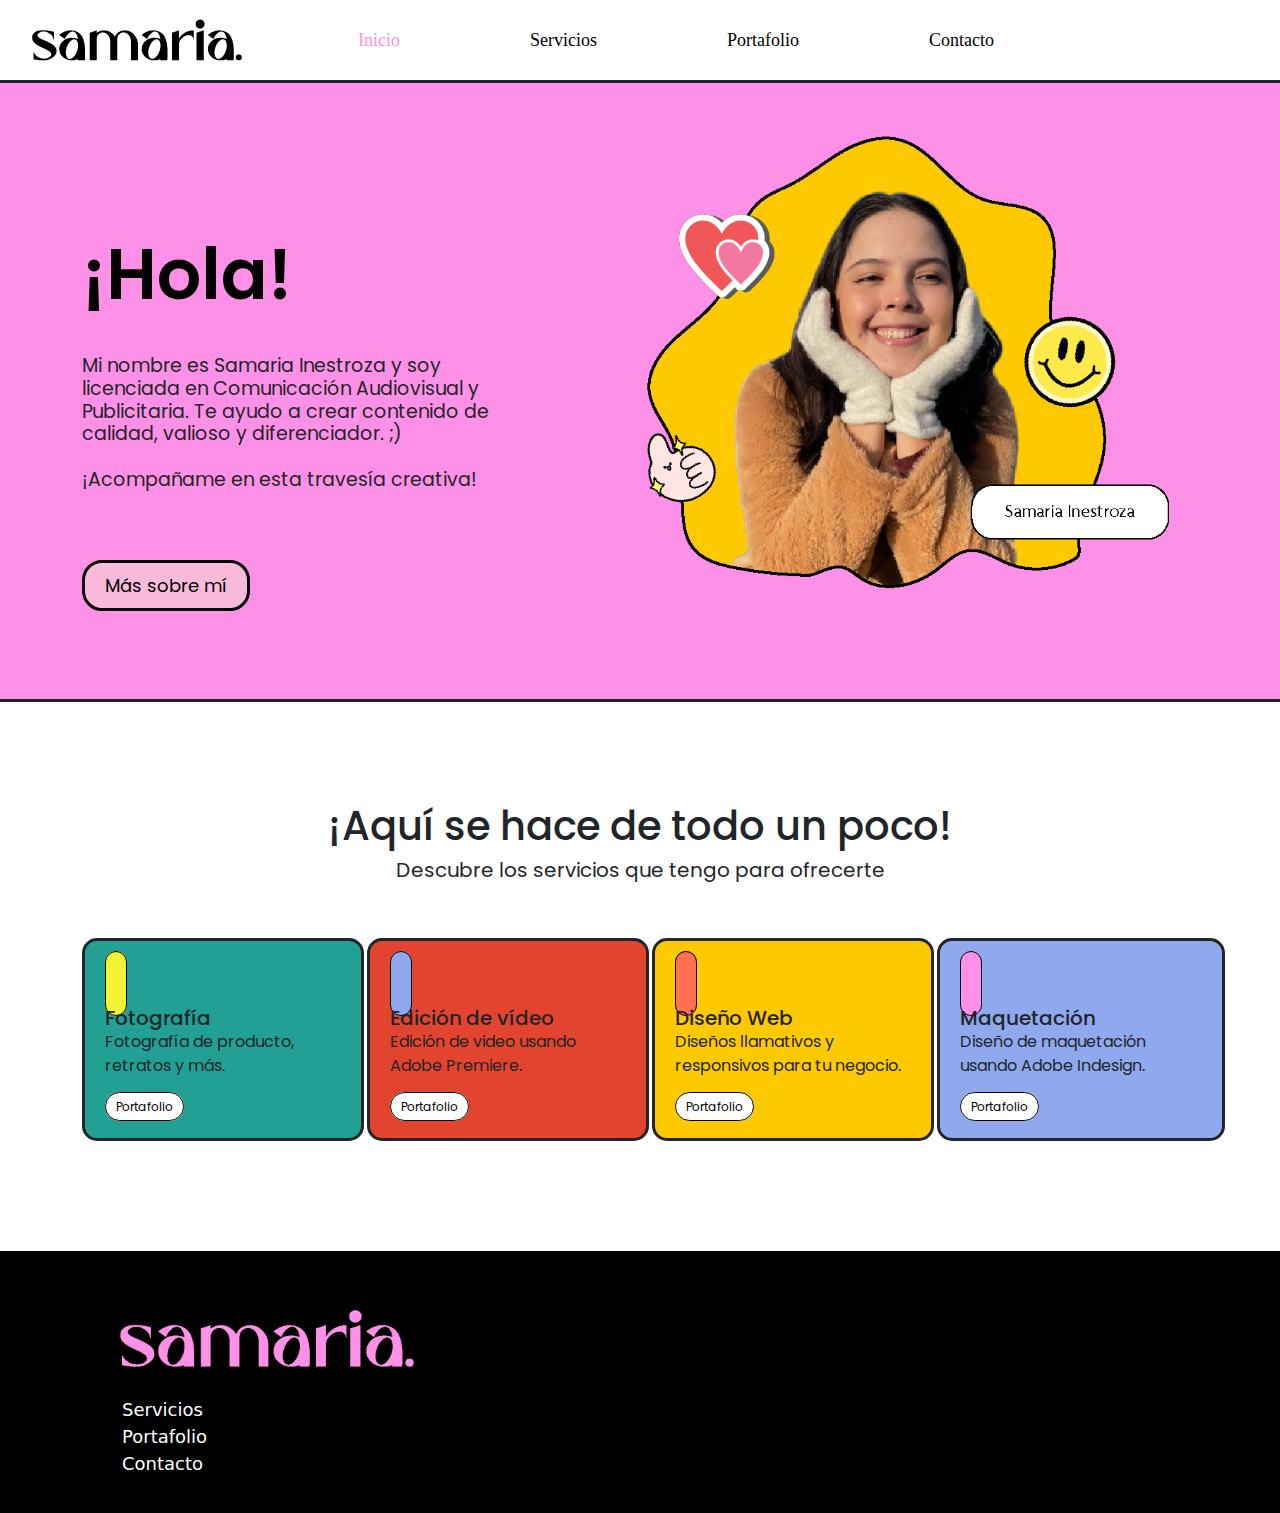
==== index.html @ ed9c63c9 "borrador 1" ====
<!doctype html>
<html>
<head>
<meta charset="utf-8">
<meta name="viewport" content="width=device-width, initial-scale=1.0">
<meta name="Description" content="Quién es Samaria Inestroza y qué servicios ofrece">
<meta name="Keywords" content="Samaria Inestroza, Comunicación, Publicidad, Edición, Diseño, Adobe, Fotografía">
<title>Inicio - Samaria</title>
	<link href="img/favicon.png" rel="shortcut icon">
	<link href="css/style.css" rel="stylesheet">
	<link href="css/bootstrap.min.css" rel="stylesheet">
	<link rel="stylesheet" href="https://maxst.icons8.com/vue-static/landings/line-awesome/line-awesome/1.3.0/css/line-awesome.min.css">
	<link href="css/bootstrap-custom.css" rel="stylesheet">
	

</head>

<body>
	<header>
		<nav class="navbar navbar-expand-lg navbar-light bg-light">
        <div class="container-fluid">
    		<a class="navbar-brand" href="index.html"><img src="img/logo-samaria.png"  alt="logo" width="250"></a>
	  
    		<button class="navbar-toggler" type="button" data-bs-toggle="collapse" data-bs-target="#navbarNav" aria-controls="navbarNav" aria-expanded="false" aria-label="Toggle navigation">
      		<span class="navbar-toggler-icon"></span>
    		</button>
			
    		<div class="collapse navbar-collapse" id="navbarNav">
      		<ul class="navbar-nav">
        	<li class="nav-item">
          	<a class="nav-link active" aria-current="page" href="#">Inicio</a>
        	</li>
				
        <li class="nav-item">
          <a class="nav-link" href="servicios.html">Servicios</a>
        </li>
        <li class="nav-item">
          <a class="nav-link" href="portafolio.html">Portafolio</a>
        </li>
				
        <li class="nav-item">
          <a class="nav-link" href="contacto.html">Contacto</a>
        </li>
				
      </ul>
    </div>
  </div>
</nav>
	</header>
	

	
  <section id="hero">
	  <div class="container">
		 <div class="row">
			 <article class="col-lg-5 col-sm-12 col-12">
				 
				 <h1>¡Hola!</h1>
				 <h3>Mi nombre es Samaria Inestroza y soy licenciada en Comunicación Audiovisual y Publicitaria. Te ayudo a crear contenido de calidad, valioso y diferenciador. ;) <br> <br>¡Acompañame en esta travesía creativa! </h3>
				 
				 <a href="#" class="link-rosado">Más sobre mí</a>
			 </article>
			 
			 <article class="col-lg-7 col-sm-12 col-12">
				 <img src="img/foto-samaria (2).png" alt="Samaria Inestroza" class="img-fluid">
			 </article>
		 </div>
	  </div>
  </section>
	
	
  <section id="servicios">
	  <div class="container">
		  <h1>¡Aquí se hace de todo un poco!</h1>
		  <h3>Descubre los servicios que tengo para ofrecerte</h3>
		  <br><br>
		  
		  <div class="row">
			  <article class="col-lg-3 col-sm-6 col-12">
				<div style="width: 18rem;">
  				<div class="card-body-1">
					<i class="las la-camera-retro"></i>
    				<h5 class="card-title">Fotografía</h5>
    				<p class="card-text">Fotografía de producto, retratos y más.</p>
    				<a href="portafolio.html" class="link-blanco">Portafolio</a>
   
  				</div>
				</div>
			  </article>
			  
			  <article class="col-lg-3 col-sm-6 col-12">
				<div style="width: 18rem;">
  				<div class="card-body-2">
					<i class="las la-film"></i>
    				<h5 class="card-title">Edición de vídeo</h5>
    				<p class="card-text">Edición de video usando Adobe Premiere.</p>
    				<a href="portafolio.html" class="link-blanco">Portafolio</a>
				</div>
				</div>
			  </article>
			  
			  <article class="col-lg-3 col-sm-6 col-12">
				<div style="width: 18rem;">
  				<div class="card-body-3">
					<i class="las la-laptop-code"></i>
					<h5 class="card-title">Diseño Web</h5>
					<p class="card-text">Diseños llamativos y responsivos para tu negocio.</p>
					<a href="portafolio.html" class="link-blanco">Portafolio</a>
  				</div>
				</div>
			  </article>
			  
			  <article class="col-lg-3 col-sm-6 col-12">
				<div style="width: 18rem;">
  				<div class="card-body-4">
					<i class="lab la-adobe"></i>
					<h5 class="card-title">Maquetación</h5>
					<p class="card-text">Diseño de maquetación usando Adobe Indesign.</p>
					<a href="portafolio.html" class="link-blanco">Portafolio</a>
  				</div>
				</div>
			  </article>
		  </div>
	  </div>
  </section>
	
	<footer>
		
		<div class="container">
		<div class="row">
			<article class="col-12 col-sm-12 col-12">
				<img src="img/logo-rosado.png" alt="logo" width="350px">
				
				<div class="row">
			<article class="col-lg-8 col-sm-4 col-4">
				<ul class="list-unstyled">
					<a href="servicios.html"><li>Servicios</li></a>
					<a href="portafolio.html"><li>Portafolio</li></a>
					<a href="contacto.html"><li>Contacto</li></a>

				</ul>
			</article>
				
			<article class="col-lg-1 col-sm-2 col-2">
				<a href="https://www.instagram.com/samariainestrozaa/"><i class="lab la-instagram"></i></a>
			</article>
			
			<article class="col-lg-1 col-sm-2 col-2">
				<a href="https://twitter.com/saminestrozaa"><i class="lab la-twitter"></i></a>
			</article>
			
			<article class="col-lg-1 col-sm-2 col-2">
				<a href="https://www.facebook.com/saminestroza12"><i class="lab la-facebook-f"></i></a>
			</article>
			
			<article class="col-lg-1 col-sm-2 col-2">
				<a href="https://www.tiktok.com/@samariainestrozaa"><i class="las la-file-audio"></i></a>
			</article>
			</div>
				
			</article>
				
		</div>
		</div>
	</footer>
	
		<script src="js/jquery.min.js"></script>
	<script src="js/bootstrap.min.js"></script>
	<script>
	  window.dataLayer = window.dataLayer || [];
	  function gtag(){dataLayer.push(arguments);}
	  gtag('js', new Date());

	  gtag('config', 'G-B54FGE08BT');
	</script>
</body>
</html>
---- css/style.css ----
@import url('https://fonts.googleapis.com/css2?family=Poppins:wght@100;200;300;400;500;600&display=swap');
FF90E8; FFC900;

body{
	font-family: Poppins;

}

#hero{
	background-color: #FF90E8;
	border-top: medium solid;
	border-bottom: medium solid;
	padding-bottom: 100px;
	margin-bottom: 20px;
}
#hero img{
	padding-top: 50px;
}

#hero h1{ 
	font-family: Poppins;
	font-size: 70px;
	font-weight: 600;
	padding-top: 150px;
	padding-bottom: 30px;
	color: #000000;
}

#hero h3{
	font-family: Poppins;
	font-size: 19px;
	font-weight: 400;
	margin-bottom: 80px;
}


.link-rosado{
	font-family: Poppins;
	background-color: #FABADA;
	color: #000000;
	text-decoration: none;
	padding: 10px 20px;
	border-radius: 20px;
	font-size: 18px;
	border: medium solid;
	
}

.link-blanco{
	font-family: Poppins;
	background-color: #fff;
	color: #000000;
	text-decoration: none;
	padding: 5px 10px;
	border-radius: 20px;
	font-size: 12px;
	border: thin solid;
	
}

#hero a:hover{
	background-color: #fff;
	color: #000000;
}


#servicios{
	font-family: Poppins;
	margin-top: 100px;
	margin-bottom: 100px;
}

#servicios h1{
	text-align: center;
	font-size: 40px;
}

#servicios h3{
	text-align: center;
	font-weight: 400;
	font-size: 20px;
}

.card-body-1{
	background-color: #23A094;
	padding: 20px;
	border: medium solid;
	border-radius: 15px;
	margin-bottom: 10px;
	margin-right: 2%;

}

.card-body-2{
	background-color: #E2442F;
	padding: 20px;
    border: medium solid;
	border-radius: 15px;
	margin-bottom: 10px;
	margin-right: 2%;

}

.card-body-3{
	background-color: #FFC900;
	padding: 20px;
    border: medium solid;
	border-radius: 15px;
	margin-bottom: 10px;
	margin-right: 2%;
}

.card-body-4{
	background-color: #90A8ED;
	padding: 20px;
    border: medium solid;
	border-radius: 15px;
	margin-bottom: 10px;
	
}

.la-camera-retro{
	color: #000000;
	font-size: 30px;
	background-color: #F1F333;
	border-radius: 50px;
	padding: 10px;
	margin-bottom: 20px;
	border: thin solid;
}

.la-film{
	color: #000000;
	font-size: 30px;
	background-color: #90A8ED;
	border-radius: 50px;
	padding: 10px;
	margin-bottom: 20px;
	border: thin solid;
		
}

.la-laptop-code{
	color: #000000;
	font-size: 30px;
	background-color: #FF7051;
	border-radius: 50px;
	padding: 10px;
	margin-bottom: 20px;
	border: thin solid;
}

.la-adobe{
	color: #000000;
	font-size: 30px;
	background-color: #FF90E8;
	border-radius: 50px;
	padding: 10px;
	margin-bottom: 20px;
	border: thin solid;
}

#servicios a:hover{
	background-color: #000000;
	color: #fff;
	border: none;
}

footer{ 
	background-color: #000000;
	padding-left: 20px;
	padding-top: 50px;
	padding-bottom: 20px;
	color: #fff;

}


.la-instagram{
	font-size: 50px;
	margin-right: 40px;
	
}

.la-twitter{
	font-size: 50px;
}

.la-facebook-f{
	font-size: 50px;
}

.la-file-audio{
	font-size: 50px;
}
footer img{
	margin-bottom: 20px;
	
}

footer a{ 
	color: #fff;
	text-decoration: none;

}

footer a:hover{
	color: #FF90E8;
}

li{
	margin-left: 30px;
	font-size: 18px
}

#hero-servicio{ 
	background-color: #F1F333;
	padding-top: 5vw ;
	padding-bottom: 5vw;
	border-top: medium solid;
	border-bottom: medium solid;
	margin-bottom: 2vw;
	font-family: Poppins;
}

#hero-servicio h5{
	text-align: center;
	font-weight: 500;
	font-size: 1.6vw;
	
}

#hero-servicio h1{
	text-align: center;
	font-size: 6vw;
	font-weight: 800;	
}

#hero-servicio h3{
	text-align: center;
	font-size: 2vw;
	margin-top: 2%;
	margin-left: 10%;
	margin-right: 10%;
	font-weight: 400;
	margin-bottom: 5vw;
	
}

h4{
	text-align: center;
	font-size: 1.7vw;
}

#hero-servicio .la-camera-retro{
	font-size: 3vw;
	background-color: #FF90E8;
	padding: 2vw;
	border-radius: 50%;
}

#hero-servicio .la-adobe{
	font-size: 3vw;
	background-color: #FF90E8;
	padding: 2vw;
	border-radius: 50%;
}

#hero-servicio .la-film{ 
	font-size: 3vw;
	background-color: #FF90E8;
	padding: 2vw;
	border-radius: 50%;
}

#hero-servicio .la-laptop-code{
	font-size: 3vw;
	background-color: #FF90E8;
	padding: 2vw;
	border-radius: 50%;
}

#hero-portafolio{
	background-color: #90A8ED;
	padding-top: 5vw ;
	padding-bottom: 5vw;
	border-top: medium solid;
	border-bottom: medium solid;
	margin-bottom: 2vw;
	font-family: Poppins;
	text-align: center;
}


#hero-portafolio h5{
	text-align: center;
	font-weight: 500;
	font-size: 1.6vw;
	
}

#hero-portafolio h1{
	text-align: center;
	font-size: 5vw;
	font-weight: 800;	
}

#hero-portafolio h3{
	text-align: center;
	font-size: 2vw;
	margin-top: 2%;
	margin-left: 10%;
	margin-right: 10%;
	font-weight: 400;
	margin-bottom: 5vw;
	
}

.la-arrow-down{
	text-align: center;
	font-size: 3vw;
	background-color: #FF90E8;
	padding: 2vw;
	border-radius: 50%;
	border: thin solid;
}

#features-portafolio{
	font-family: Poppins;
	margin-bottom: 2vw;
}

#features-portafolio h3{
	text-align: center;
	font-size: 3vw;
	font-weight: 800;
	margin-bottom: 5vw;
	margin-top: 5vw;
	
}

#features-servicios{
	margin-bottom: 5vw;
	margin-top: 5vw;
}

#features-servicios a:hover{
	background-color: #000000;
	color: #fff;
	border: none;
}

#hero-contacto{
	padding-top: 5vw ;
	padding-bottom: 5vw;
	border-top: medium solid;
	border-bottom: medium solid;
	margin-bottom: 2vw;
	font-family: Poppins;
	background-color: #FF90E8;
	
}

#hero-contacto input,
#hero-contacto textarea{
	padding: 10px;
	border-radius: 0;
	background-color: #fbfbfb;
	border: 0;
	
}

#hero-contacto .info-form{
	margin-top: 50%;
	margin-left: %;
	padding: 25px 30px 50px;
	text-align: center;

	
}
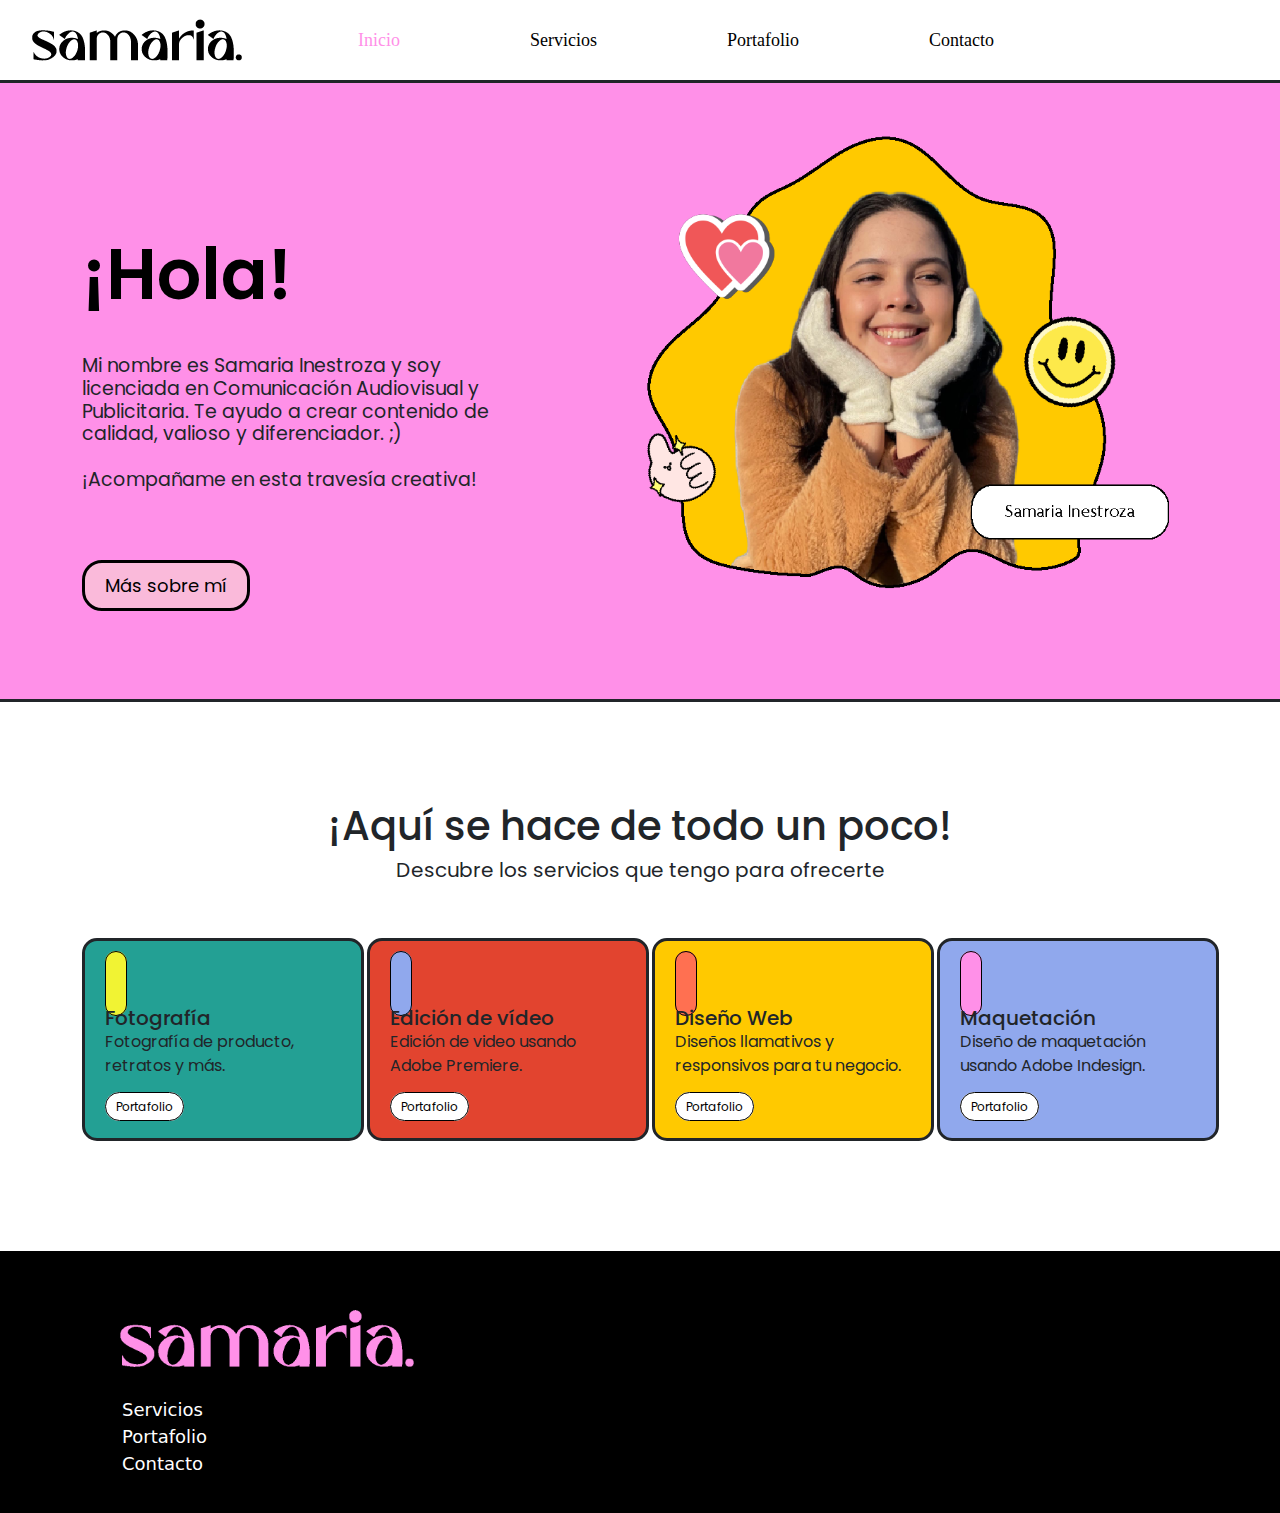
==== commit b0bea09b: "borrador 2" ====
--- a/index.html
+++ b/index.html
@@ -58,7 +58,7 @@
 				 <h1>¡Hola!</h1>
 				 <h3>Mi nombre es Samaria Inestroza y soy licenciada en Comunicación Audiovisual y Publicitaria. Te ayudo a crear contenido de calidad, valioso y diferenciador. ;) <br> <br>¡Acompañame en esta travesía creativa! </h3>
 				 
-				 <a href="#" class="link-rosado">Más sobre mí</a>
+				 <a href="sobre-mi.html" class="link-rosado">Más sobre mí</a>
 			 </article>
 			 
 			 <article class="col-lg-7 col-sm-12 col-12">
--- a/css/style.css
+++ b/css/style.css
@@ -116,6 +116,7 @@
     border: medium solid;
 	border-radius: 15px;
 	margin-bottom: 10px;
+	margin-right: 2%;
 	
 }
 
@@ -361,6 +362,10 @@
 	
 }
 
+#hero-contacto h3{
+	font-size: 4vw;
+}
+
 #hero-contacto input,
 #hero-contacto textarea{
 	padding: 10px;
@@ -371,10 +376,71 @@
 }
 
 #hero-contacto .info-form{
-	margin-top: 50%;
-	margin-left: %;
-	padding: 25px 30px 50px;
-	text-align: center;
-
-	
-}
+
+	padding: 20px;
+	text-align: center;
+
+	
+}
+
+.link-negro{
+	background-color: #000000;
+	color: #fff;
+	padding: 10px 138px;
+	border: none;
+}
+
+#hero-contacto button:hover{
+	background-color: #FFC900;
+	color: #000000;
+	border: thin solid;
+}
+
+#hero-contacto img{
+	border-top: medium solid;
+	border-bottom: medium solid;
+	border-left: medium solid;
+	border-right: medium solid;
+}
+
+#hero-samaria{
+	border-top: medium solid;
+	border-bottom: medium solid;
+	margin-bottom: 2%;
+	padding-top: 5%;
+	padding-bottom: 5%;
+	background-color: #F2F2F2;
+}
+
+#hero-samaria img{
+	border: medium solid;
+}
+
+#hero-samaria h1{
+	font-family: Poppins;
+	font-weight: 500;
+	font-size: 50px;
+}
+
+#hero-samaria p{
+	padding-top: 5%;
+	font-size: 1.3vw;
+	margin-bottom: 10%;
+}
+
+#hero-samaria a:hover{
+	background-color: #FF90E8;
+	color: #000000;
+}
+
+.link-contacto{
+	font-family: Poppins;
+	background-color: #fff;
+	color: #000000;
+	text-decoration: none;
+	padding: 10px 20px;
+	border-radius: 30px;
+	font-size: 15px;
+	border: medium solid;
+	
+}
